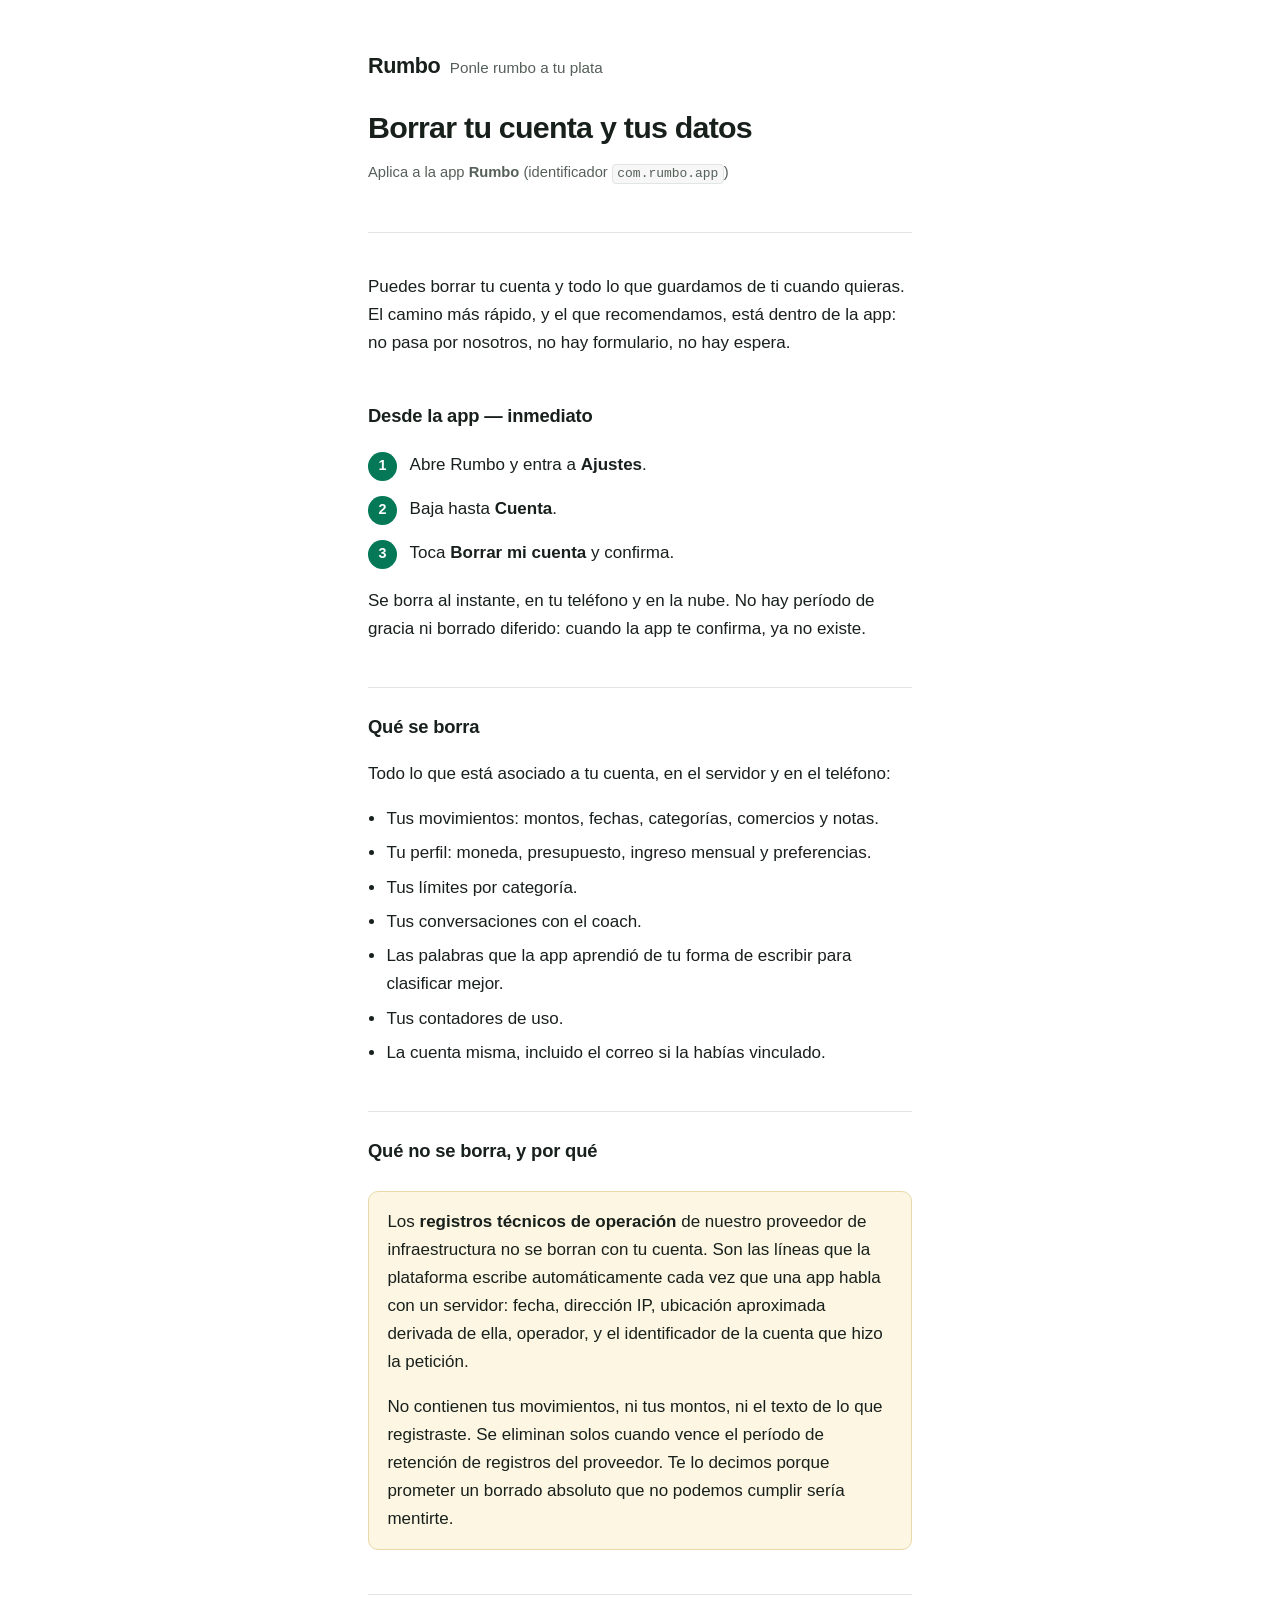
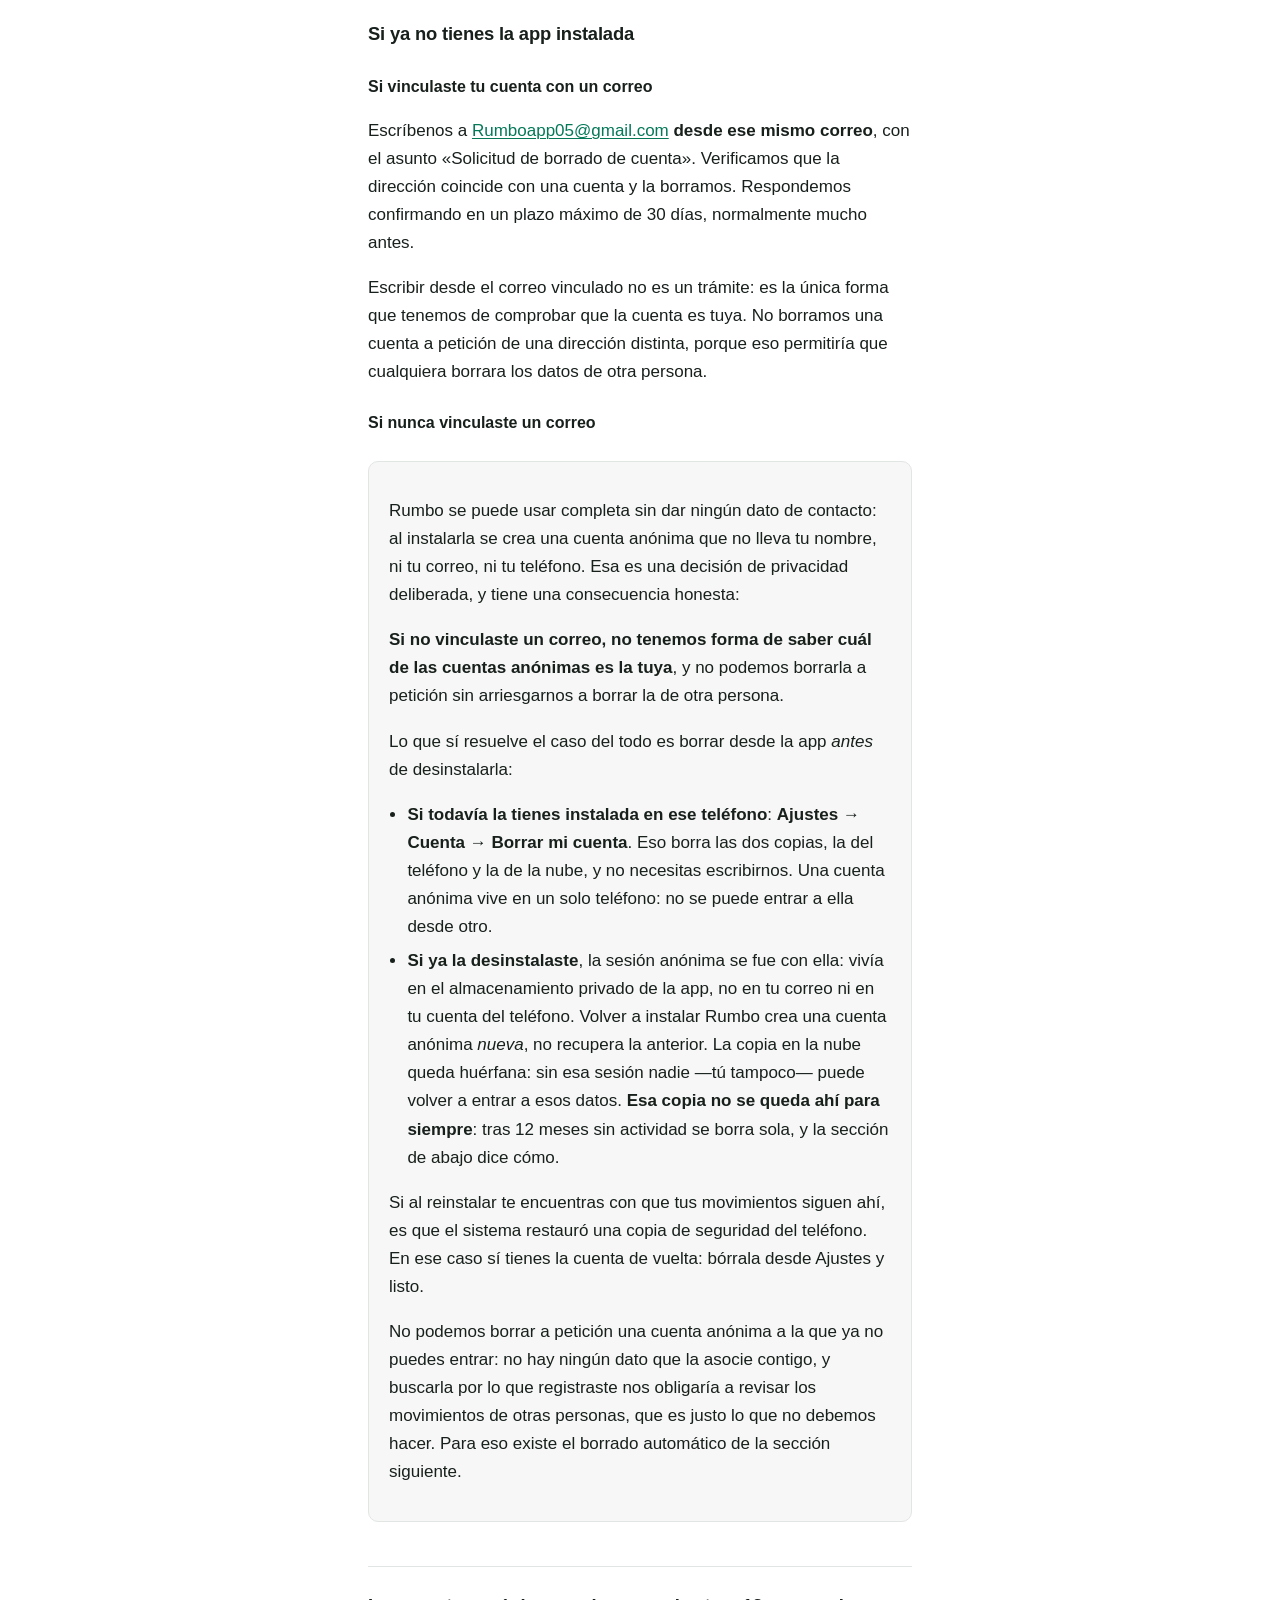
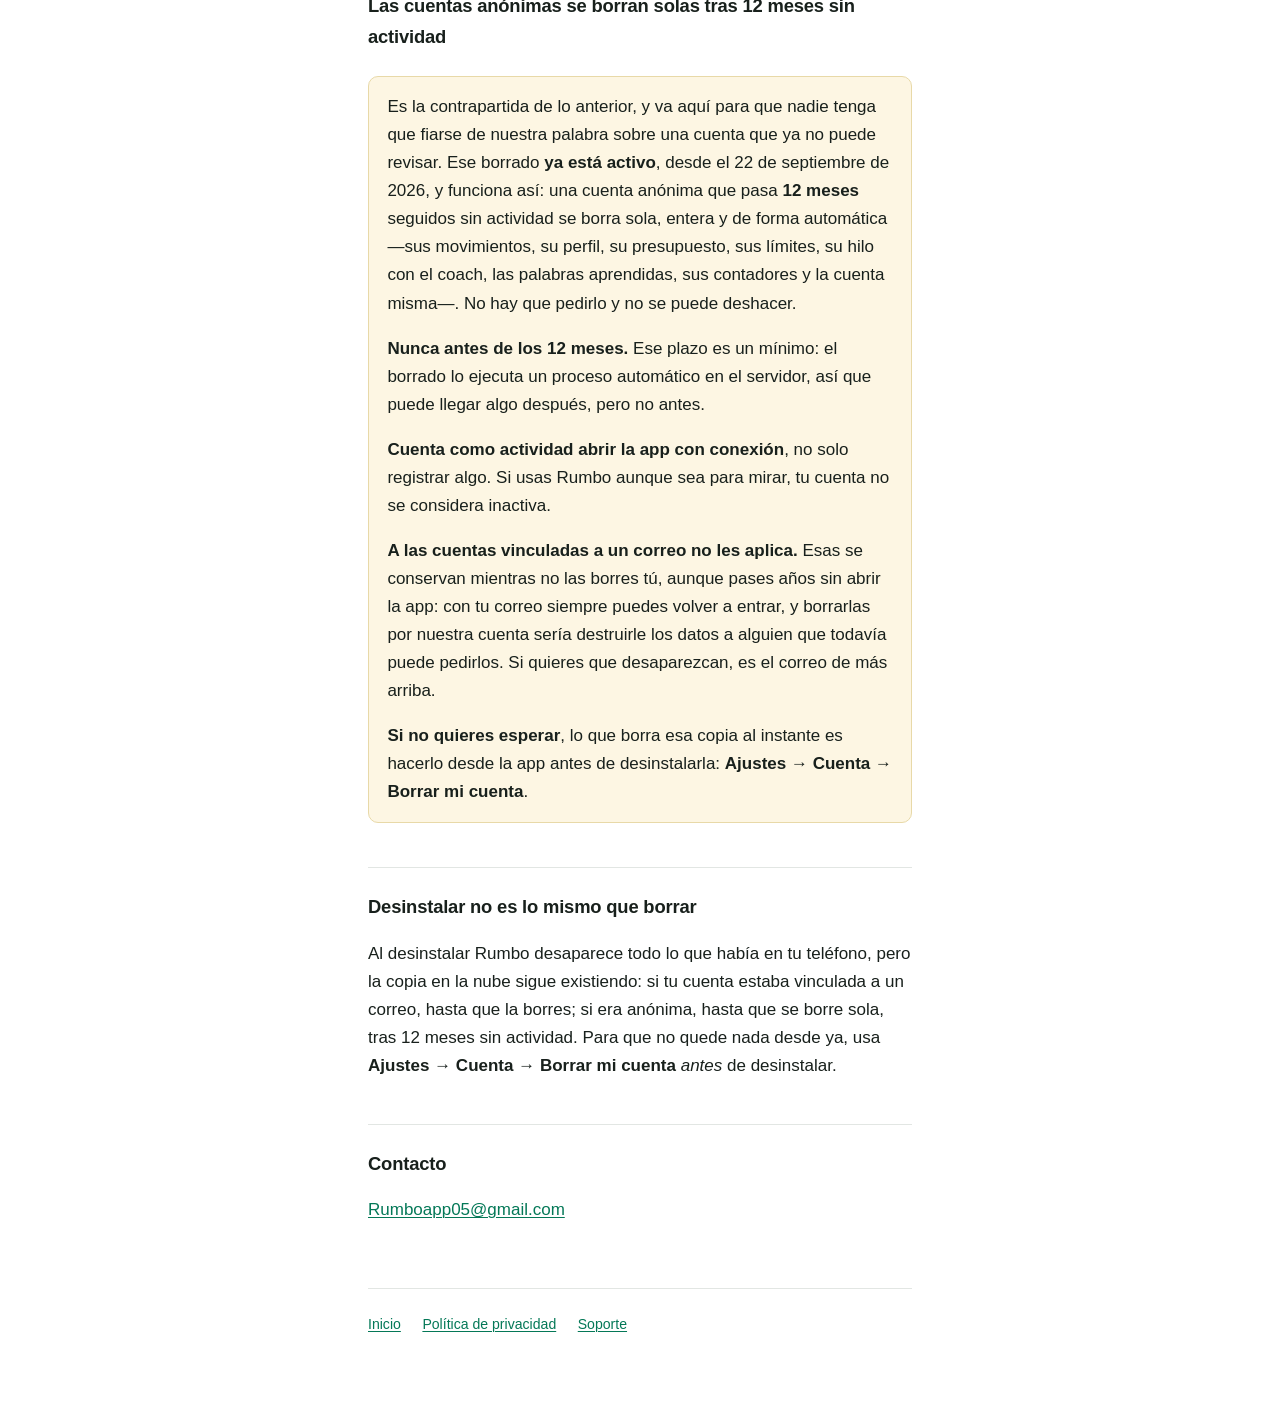
==== borrar-cuenta.html @ 5bfaa92c "Páginas públicas de Rumbo: privacidad, borrado de cuenta y soporte Co-Authored-By: Claude Opus 5.5 <" ====
<!doctype html>
<html lang="es">
<head>
<meta charset="utf-8">
<meta name="viewport" content="width=device-width, initial-scale=1">
<title>Borrar tu cuenta de Rumbo</title>
<meta name="description" content="Cómo borrar tu cuenta de Rumbo y todos tus datos, desde la app o solicitándolo aquí.">
<link rel="canonical" href="https://sudo865.github.io/rumbo-web/borrar-cuenta.html">
<link rel="stylesheet" href="estilo.css">
</head>
<body>
<div class="envoltura">

<header>
  <div class="marca"><strong>Rumbo</strong> <span>Ponle rumbo a tu plata</span></div>
  <h1>Borrar tu cuenta y tus datos</h1>
  <p class="sutil">Aplica a la app <strong>Rumbo</strong> (identificador <code>com.rumbo.app</code>)</p>
</header>

<p>Puedes borrar tu cuenta y todo lo que guardamos de ti cuando quieras. El camino más rápido, y
el que recomendamos, está dentro de la app: no pasa por nosotros, no hay formulario, no hay
espera.</p>

<h2>Desde la app — inmediato</h2>
<ol class="pasos">
  <li>Abre Rumbo y entra a <strong>Ajustes</strong>.</li>
  <li>Baja hasta <strong>Cuenta</strong>.</li>
  <li>Toca <strong>Borrar mi cuenta</strong> y confirma.</li>
</ol>
<p>Se borra al instante, en tu teléfono y en la nube. No hay período de gracia ni borrado
diferido: cuando la app te confirma, ya no existe.</p>

<h2>Qué se borra</h2>
<p>Todo lo que está asociado a tu cuenta, en el servidor y en el teléfono:</p>
<ul>
  <li>Tus movimientos: montos, fechas, categorías, comercios y notas.</li>
  <li>Tu perfil: moneda, presupuesto, ingreso mensual y preferencias.</li>
  <li>Tus límites por categoría.</li>
  <li>Tus conversaciones con el coach.</li>
  <li>Las palabras que la app aprendió de tu forma de escribir para clasificar mejor.</li>
  <li>Tus contadores de uso.</li>
  <li>La cuenta misma, incluido el correo si la habías vinculado.</li>
</ul>

<h2>Qué no se borra, y por qué</h2>
<div class="aviso">
  <p>Los <strong>registros técnicos de operación</strong> de nuestro proveedor de infraestructura
  no se borran con tu cuenta. Son las líneas que la plataforma escribe automáticamente cada vez
  que una app habla con un servidor: fecha, dirección IP, ubicación aproximada derivada de ella,
  operador, y el identificador de la cuenta que hizo la petición.</p>
  <p>No contienen tus movimientos, ni tus montos, ni el texto de lo que registraste. Se eliminan
  solos cuando vence el período de retención de registros del proveedor. Te lo decimos porque
  prometer un borrado absoluto que no podemos cumplir sería mentirte.</p>
</div>

<h2>Si ya no tienes la app instalada</h2>

<h3>Si vinculaste tu cuenta con un correo</h3>
<p>Escríbenos a <a href="mailto:Rumboapp05@gmail.com?subject=Solicitud%20de%20borrado%20de%20cuenta">Rumboapp05@gmail.com</a>
<strong>desde ese mismo correo</strong>, con el asunto «Solicitud de borrado de cuenta». Verificamos
que la dirección coincide con una cuenta y la borramos. Respondemos confirmando en un plazo máximo
de 30 días, normalmente mucho antes.</p>
<p>Escribir desde el correo vinculado no es un trámite: es la única forma que tenemos de
comprobar que la cuenta es tuya. No borramos una cuenta a petición de una dirección distinta,
porque eso permitiría que cualquiera borrara los datos de otra persona.</p>

<h3>Si nunca vinculaste un correo</h3>
<div class="caja">
  <p>Rumbo se puede usar completa sin dar ningún dato de contacto: al instalarla se crea una cuenta
  anónima que no lleva tu nombre, ni tu correo, ni tu teléfono. Esa es una decisión de privacidad
  deliberada, y tiene una consecuencia honesta:</p>
  <p><strong>Si no vinculaste un correo, no tenemos forma de saber cuál de las cuentas anónimas es
  la tuya</strong>, y no podemos borrarla a petición sin arriesgarnos a borrar la de otra
  persona.</p>
  <p>Lo que sí resuelve el caso del todo es borrar desde la app <em>antes</em> de desinstalarla:</p>
  <ul>
    <li><strong>Si todavía la tienes instalada en ese teléfono</strong>:
        <strong>Ajustes → Cuenta → Borrar mi cuenta</strong>. Eso borra las dos copias, la del
        teléfono y la de la nube, y no necesitas escribirnos. Una cuenta anónima vive en un solo
        teléfono: no se puede entrar a ella desde otro.</li>
    <li><strong>Si ya la desinstalaste</strong>, la sesión anónima se fue con ella: vivía en el
        almacenamiento privado de la app, no en tu correo ni en tu cuenta del teléfono. Volver a
        instalar Rumbo crea una cuenta anónima <em>nueva</em>, no recupera la anterior. La copia en
        la nube queda huérfana: sin esa sesión nadie —tú tampoco— puede volver a entrar a esos
        datos. <strong>Esa copia no se queda ahí para siempre</strong>: tras 12 meses sin
        actividad se borra sola, y la sección de abajo dice cómo.</li>
  </ul>
  <p>Si al reinstalar te encuentras con que tus movimientos siguen ahí, es que el sistema restauró
  una copia de seguridad del teléfono. En ese caso sí tienes la cuenta de vuelta: bórrala desde
  Ajustes y listo.</p>
  <p>No podemos borrar a petición una cuenta anónima a la que ya no puedes entrar: no hay ningún
  dato que la asocie contigo, y buscarla por lo que registraste nos obligaría a revisar los
  movimientos de otras personas, que es justo lo que no debemos hacer. Para eso existe el borrado
  automático de la sección siguiente.</p>
</div>

<h2>Las cuentas anónimas se borran solas tras 12 meses sin actividad</h2>
<div class="aviso">
  <p>Es la contrapartida de lo anterior, y va aquí para que nadie tenga que fiarse de nuestra
  palabra sobre una cuenta que ya no puede revisar. Ese borrado <strong>ya está activo</strong>,
  desde el 22 de septiembre de 2026, y funciona así: una cuenta anónima que pasa
  <strong>12 meses</strong> seguidos sin actividad se borra sola, entera y de forma automática
  —sus movimientos, su perfil, su presupuesto, sus límites, su hilo con el coach, las palabras
  aprendidas, sus contadores y la cuenta misma—. No hay que pedirlo y no se puede deshacer.</p>
  <p><strong>Nunca antes de los 12 meses.</strong> Ese plazo es un mínimo: el borrado lo ejecuta un
  proceso automático en el servidor, así que puede llegar algo después, pero no antes.</p>
  <p><strong>Cuenta como actividad abrir la app con conexión</strong>, no solo registrar algo. Si
  usas Rumbo aunque sea para mirar, tu cuenta no se considera inactiva.</p>
  <p><strong>A las cuentas vinculadas a un correo no les aplica.</strong> Esas se conservan mientras
  no las borres tú, aunque pases años sin abrir la app: con tu correo siempre puedes volver a
  entrar, y borrarlas por nuestra cuenta sería destruirle los datos a alguien que todavía puede
  pedirlos. Si quieres que desaparezcan, es el correo de más arriba.</p>
  <p><strong>Si no quieres esperar</strong>, lo que borra esa copia al instante es hacerlo desde la
  app antes de desinstalarla: <strong>Ajustes → Cuenta → Borrar mi cuenta</strong>.</p>
</div>

<h2>Desinstalar no es lo mismo que borrar</h2>
<p>Al desinstalar Rumbo desaparece todo lo que había en tu teléfono, pero la copia en la nube
sigue existiendo: si tu cuenta estaba vinculada a un correo, hasta que la borres; si era anónima,
hasta que se borre sola, tras 12 meses sin actividad. Para que no quede nada desde ya, usa
<strong>Ajustes → Cuenta → Borrar mi cuenta</strong> <em>antes</em> de desinstalar.</p>

<h2>Contacto</h2>
<p><a href="mailto:Rumboapp05@gmail.com">Rumboapp05@gmail.com</a></p>

<footer>
  <a href="index.html">Inicio</a>
  <a href="privacidad.html">Política de privacidad</a>
  <a href="soporte.html">Soporte</a>
</footer>

</div>
</body>
</html>
---- estilo.css ----
/* Rumbo — sitio publico. Sin dependencias externas: todo vive en este archivo.
   Se sirve desde GitHub Pages, asi que no puede depender de ninguna CDN. */
:root {
  color-scheme: light dark;
  --fondo: #ffffff;
  --fondo-suave: #f6f7f6;
  --texto: #18201c;
  --texto-suave: #55605a;
  --borde: #e2e6e3;
  --acento: #047857;
  --acento-texto: #ffffff;
  --aviso-fondo: #fdf6e3;
  --aviso-borde: #e8d9a8;
  --medida: 34rem;
}
@media (prefers-color-scheme: dark) {
  :root {
    --fondo: #0d1210;
    --fondo-suave: #151d19;
    --texto: #e8eeea;
    --texto-suave: #9aa8a1;
    --borde: #25322c;
    --acento: #34d399;
    --acento-texto: #06241a;
    --aviso-fondo: #241f12;
    --aviso-borde: #4a3f22;
  }
}
* { box-sizing: border-box; }
html { -webkit-text-size-adjust: 100%; }
body {
  margin: 0;
  background: var(--fondo);
  color: var(--texto);
  font: 17px/1.65 -apple-system, BlinkMacSystemFont, "Segoe UI", Roboto, "Helvetica Neue", Arial, sans-serif;
  padding: 0 1.25rem 5rem;
}
.envoltura { max-width: var(--medida); margin: 0 auto; }
header { padding: 3rem 0 2rem; border-bottom: 1px solid var(--borde); margin-bottom: 2.5rem; }
.marca { display: flex; align-items: baseline; gap: .6rem; }
.marca strong { font-size: 1.35rem; letter-spacing: -.02em; }
.marca span { color: var(--texto-suave); font-size: .95rem; }
h1 { font-size: 1.9rem; line-height: 1.2; letter-spacing: -.025em; margin: 1.6rem 0 .4rem; }
h2 {
  font-size: 1.15rem; letter-spacing: -.01em; margin: 2.75rem 0 .75rem;
  padding-top: 1.5rem; border-top: 1px solid var(--borde);
}
h2:first-of-type { border-top: 0; padding-top: 0; }
h3 { font-size: 1rem; margin: 1.5rem 0 .4rem; }
p, li { color: var(--texto); }
.sutil { color: var(--texto-suave); font-size: .92rem; }
ul { padding-left: 1.15rem; }
li { margin: .4rem 0; }
a { color: var(--acento); text-decoration-thickness: 1px; text-underline-offset: 2px; }
code {
  background: var(--fondo-suave); border: 1px solid var(--borde); border-radius: 4px;
  padding: .1em .35em; font-size: .88em;
}
.tabla-envoltura { overflow-x: auto; margin: 1rem 0; }
table { border-collapse: collapse; width: 100%; font-size: .93rem; min-width: 30rem; }
th, td { text-align: left; padding: .6rem .7rem; border-bottom: 1px solid var(--borde); vertical-align: top; }
th { font-weight: 600; color: var(--texto-suave); font-size: .82rem; text-transform: uppercase; letter-spacing: .04em; }
.aviso {
  background: var(--aviso-fondo); border: 1px solid var(--aviso-borde);
  border-radius: 10px; padding: 1rem 1.15rem; margin: 1.5rem 0;
}
.aviso p:first-child { margin-top: 0; }
.aviso p:last-child { margin-bottom: 0; }
.caja {
  background: var(--fondo-suave); border: 1px solid var(--borde);
  border-radius: 10px; padding: 1.15rem 1.25rem; margin: 1.5rem 0;
}
.pasos { counter-reset: paso; list-style: none; padding: 0; margin: 1.25rem 0; }
.pasos li {
  counter-increment: paso; position: relative; padding-left: 2.6rem; margin: 1rem 0;
}
.pasos li::before {
  content: counter(paso); position: absolute; left: 0; top: .05rem;
  width: 1.8rem; height: 1.8rem; border-radius: 50%;
  background: var(--acento); color: var(--acento-texto);
  display: grid; place-items: center; font-size: .9rem; font-weight: 600;
}
footer {
  margin-top: 4rem; padding-top: 1.5rem; border-top: 1px solid var(--borde);
  color: var(--texto-suave); font-size: .88rem;
}
footer a { margin-right: 1.1rem; display: inline-block; }
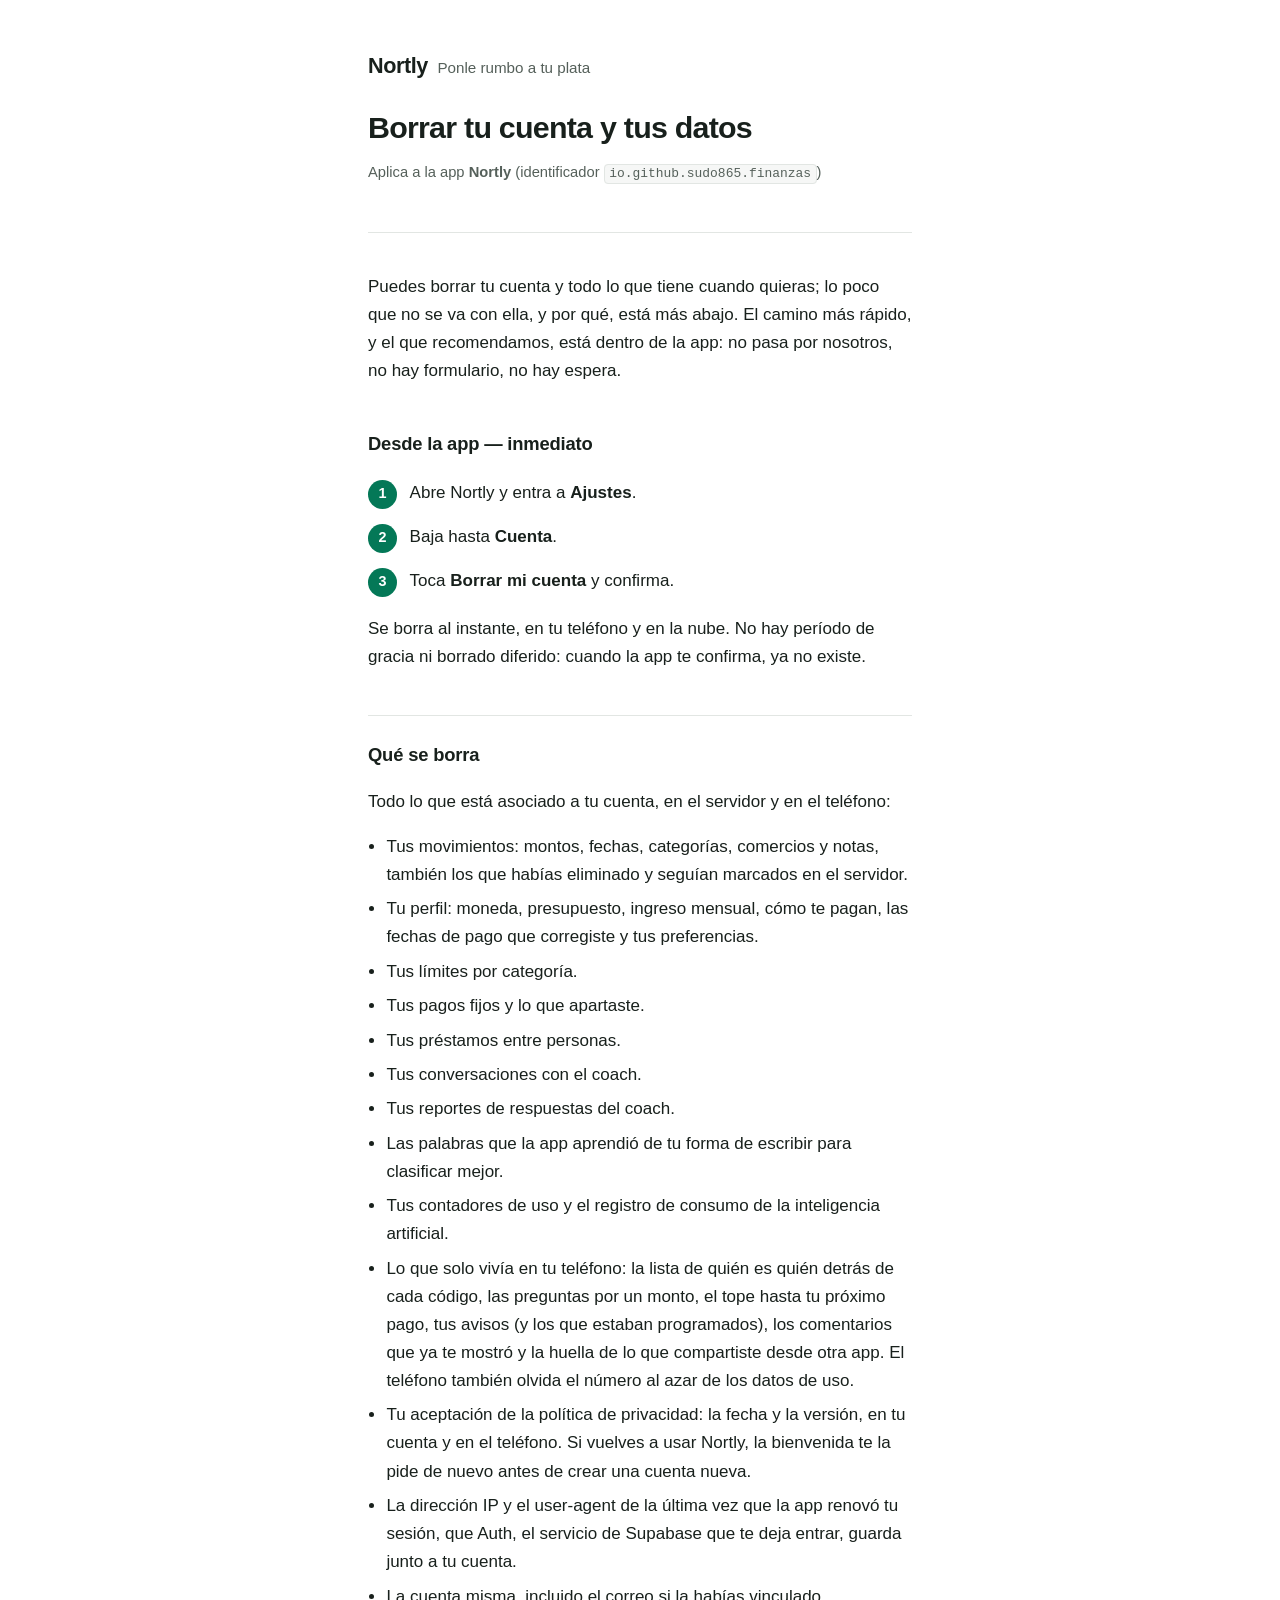
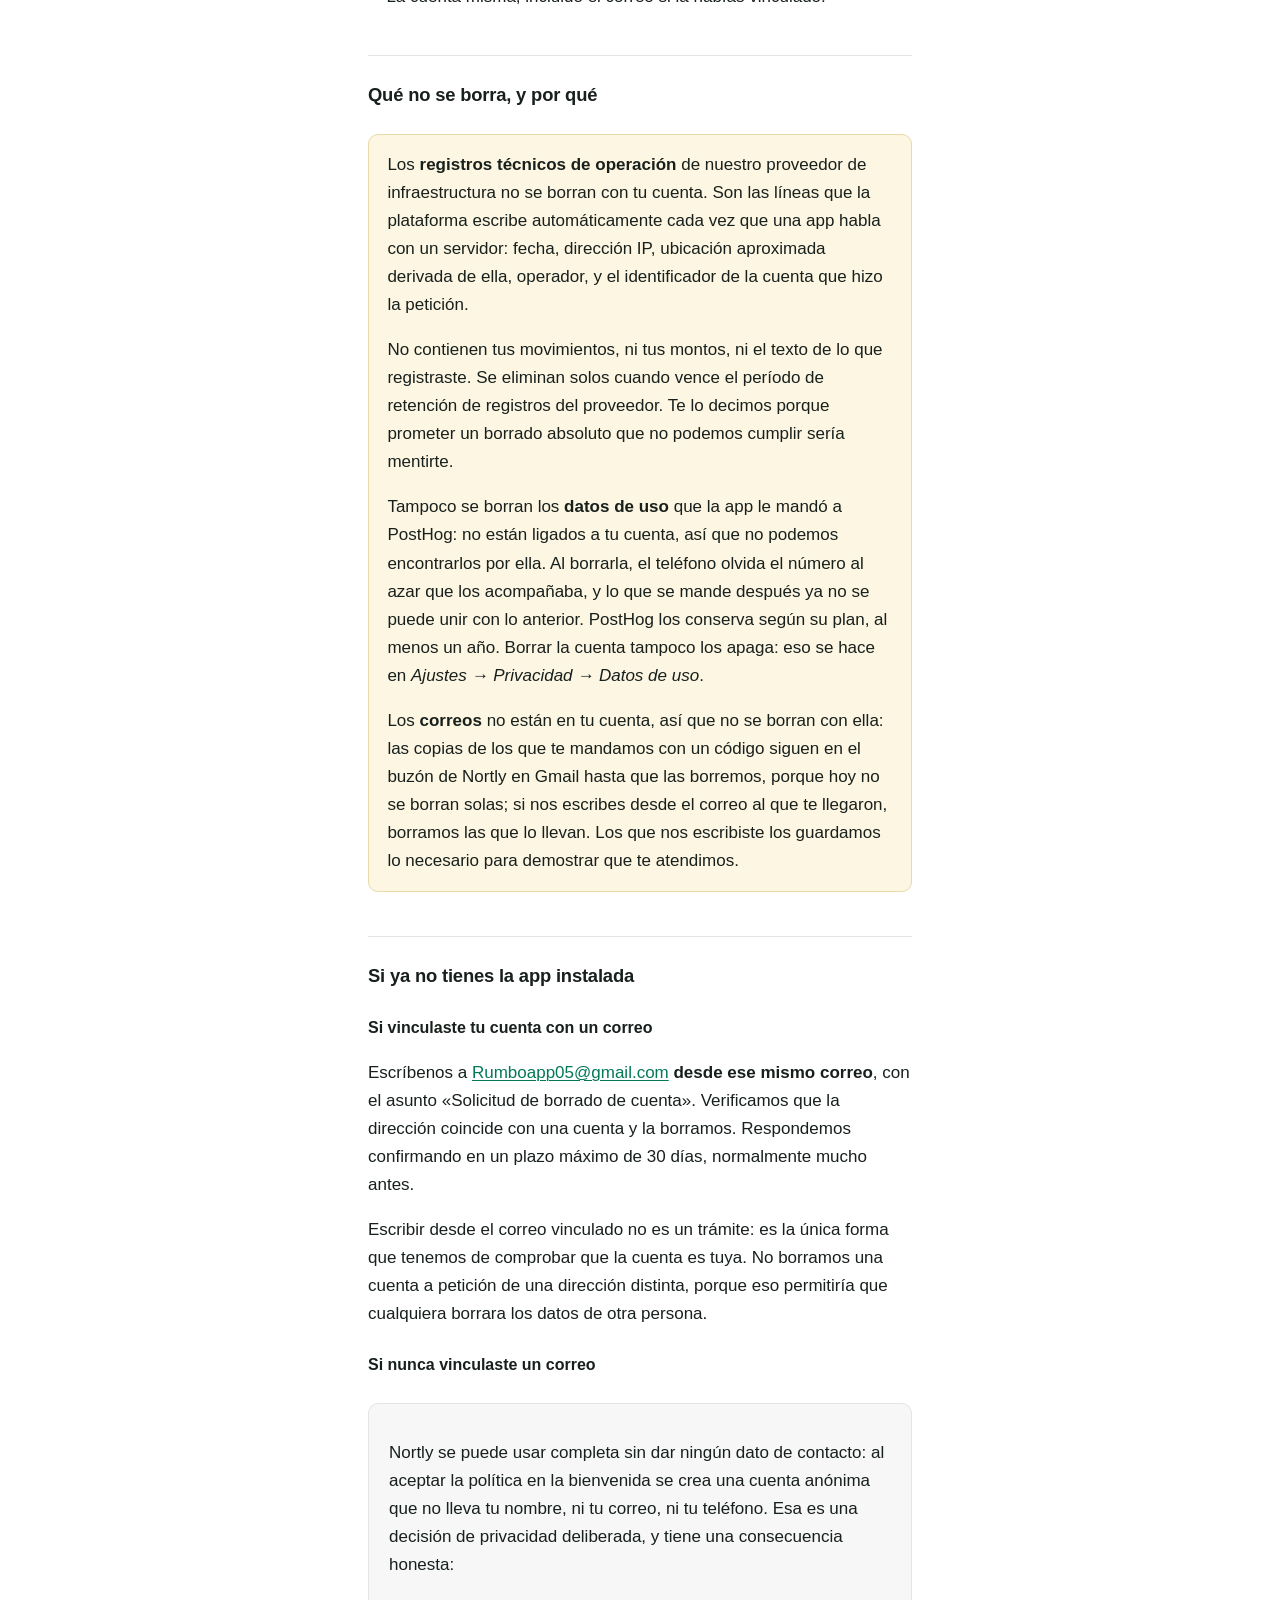
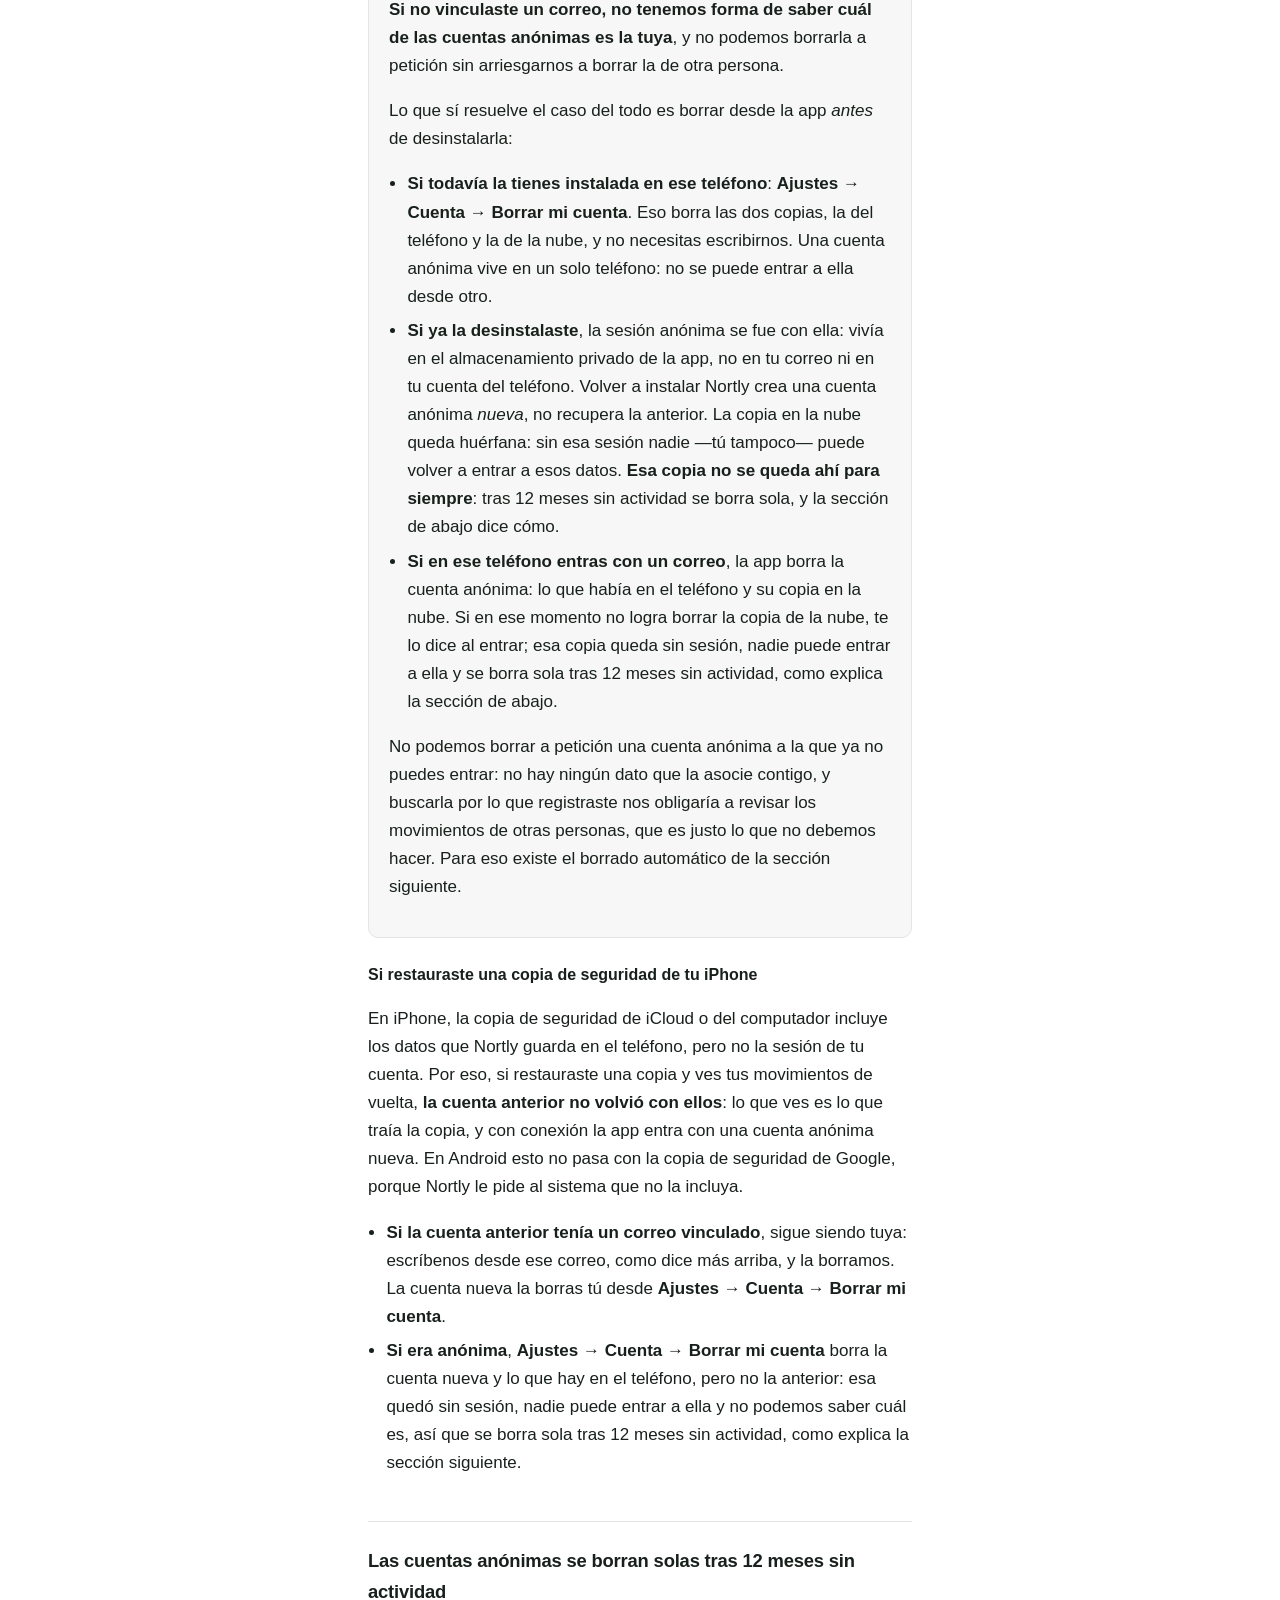
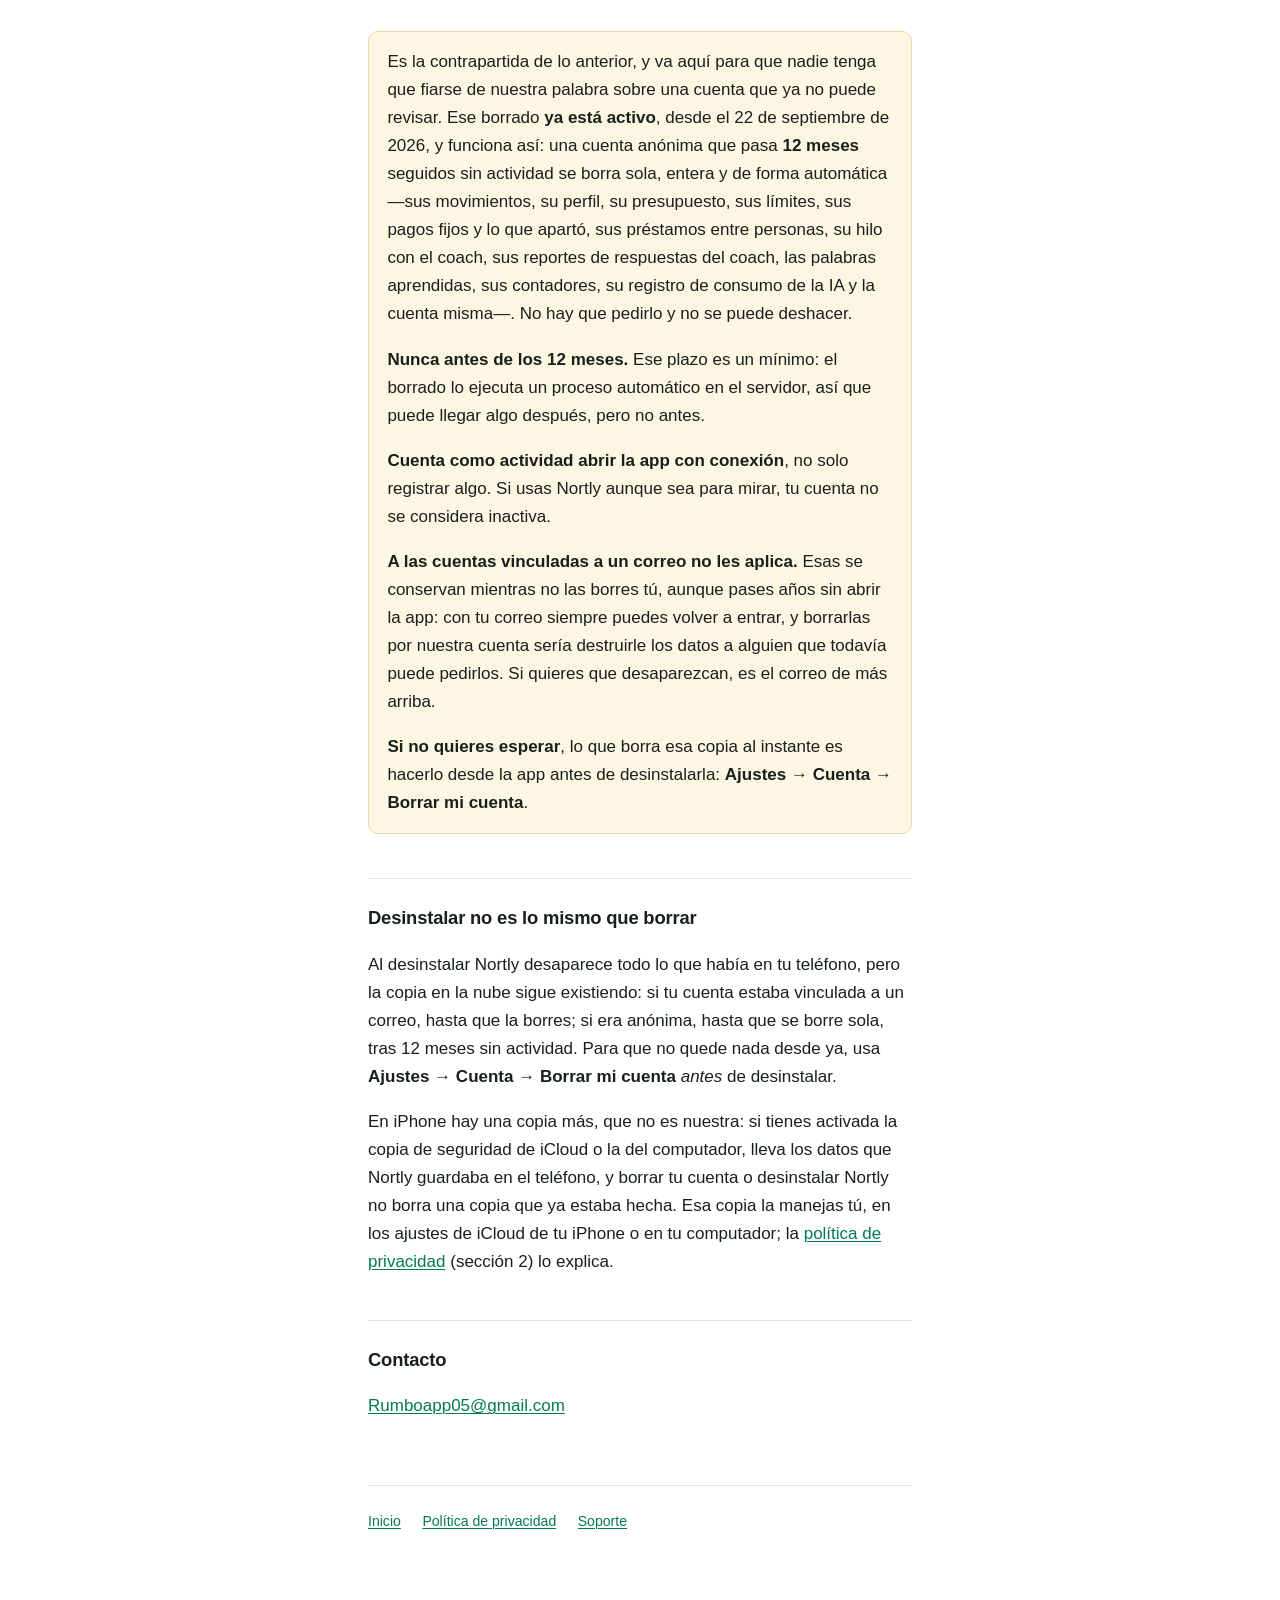
==== commit d1b94ae4: "Política v2 de Nortly, términos de uso y responsable completo La app se llama Nortly y su identifica" ====
--- a/borrar-cuenta.html
+++ b/borrar-cuenta.html
@@ -3,8 +3,8 @@
 <head>
 <meta charset="utf-8">
 <meta name="viewport" content="width=device-width, initial-scale=1">
-<title>Borrar tu cuenta de Rumbo</title>
-<meta name="description" content="Cómo borrar tu cuenta de Rumbo y todos tus datos, desde la app o solicitándolo aquí.">
+<title>Borrar tu cuenta de Nortly</title>
+<meta name="description" content="Cómo borrar tu cuenta de Nortly y todos tus datos, desde la app o solicitándolo aquí.">
 <link rel="canonical" href="https://sudo865.github.io/rumbo-web/borrar-cuenta.html">
 <link rel="stylesheet" href="estilo.css">
 </head>
@@ -12,18 +12,18 @@
 <div class="envoltura">
 
 <header>
-  <div class="marca"><strong>Rumbo</strong> <span>Ponle rumbo a tu plata</span></div>
+  <div class="marca"><strong>Nortly</strong> <span>Ponle rumbo a tu plata</span></div>
   <h1>Borrar tu cuenta y tus datos</h1>
-  <p class="sutil">Aplica a la app <strong>Rumbo</strong> (identificador <code>com.rumbo.app</code>)</p>
+  <p class="sutil">Aplica a la app <strong>Nortly</strong> (identificador <code>io.github.sudo865.finanzas</code>)</p>
 </header>
 
-<p>Puedes borrar tu cuenta y todo lo que guardamos de ti cuando quieras. El camino más rápido, y
-el que recomendamos, está dentro de la app: no pasa por nosotros, no hay formulario, no hay
-espera.</p>
+<p>Puedes borrar tu cuenta y todo lo que tiene cuando quieras; lo poco que no se va con ella, y por
+qué, está más abajo. El camino más rápido, y el que recomendamos, está dentro de la app: no pasa por
+nosotros, no hay formulario, no hay espera.</p>
 
 <h2>Desde la app — inmediato</h2>
 <ol class="pasos">
-  <li>Abre Rumbo y entra a <strong>Ajustes</strong>.</li>
+  <li>Abre Nortly y entra a <strong>Ajustes</strong>.</li>
   <li>Baja hasta <strong>Cuenta</strong>.</li>
   <li>Toca <strong>Borrar mi cuenta</strong> y confirma.</li>
 </ol>
@@ -33,12 +33,26 @@
 <h2>Qué se borra</h2>
 <p>Todo lo que está asociado a tu cuenta, en el servidor y en el teléfono:</p>
 <ul>
-  <li>Tus movimientos: montos, fechas, categorías, comercios y notas.</li>
-  <li>Tu perfil: moneda, presupuesto, ingreso mensual y preferencias.</li>
+  <li>Tus movimientos: montos, fechas, categorías, comercios y notas, también los que habías
+      eliminado y seguían marcados en el servidor.</li>
+  <li>Tu perfil: moneda, presupuesto, ingreso mensual, cómo te pagan, las fechas de pago que
+      corregiste y tus preferencias.</li>
   <li>Tus límites por categoría.</li>
+  <li>Tus pagos fijos y lo que apartaste.</li>
+  <li>Tus préstamos entre personas.</li>
   <li>Tus conversaciones con el coach.</li>
+  <li>Tus reportes de respuestas del coach.</li>
   <li>Las palabras que la app aprendió de tu forma de escribir para clasificar mejor.</li>
-  <li>Tus contadores de uso.</li>
+  <li>Tus contadores de uso y el registro de consumo de la inteligencia artificial.</li>
+  <li>Lo que solo vivía en tu teléfono: la lista de quién es quién detrás de cada código, las
+      preguntas por un monto, el tope hasta tu próximo pago, tus avisos (y los que estaban
+      programados), los comentarios que ya te mostró y la huella de lo que compartiste desde otra
+      app. El teléfono también olvida el número al azar de los datos de uso.</li>
+  <li>Tu aceptación de la política de privacidad: la fecha y la versión, en tu cuenta y en el
+      teléfono. Si vuelves a usar Nortly, la bienvenida te la pide de nuevo antes de crear una cuenta
+      nueva.</li>
+  <li>La dirección IP y el user-agent de la última vez que la app renovó tu sesión, que Auth, el
+      servicio de Supabase que te deja entrar, guarda junto a tu cuenta.</li>
   <li>La cuenta misma, incluido el correo si la habías vinculado.</li>
 </ul>
 
@@ -51,6 +65,15 @@
   <p>No contienen tus movimientos, ni tus montos, ni el texto de lo que registraste. Se eliminan
   solos cuando vence el período de retención de registros del proveedor. Te lo decimos porque
   prometer un borrado absoluto que no podemos cumplir sería mentirte.</p>
+  <p>Tampoco se borran los <strong>datos de uso</strong> que la app le mandó a PostHog: no están
+  ligados a tu cuenta, así que no podemos encontrarlos por ella. Al borrarla, el teléfono olvida el
+  número al azar que los acompañaba, y lo que se mande después ya no se puede unir con lo anterior.
+  PostHog los conserva según su plan, al menos un año. Borrar la cuenta tampoco los apaga: eso se
+  hace en <em>Ajustes → Privacidad → Datos de uso</em>.</p>
+  <p>Los <strong>correos</strong> no están en tu cuenta, así que no se borran con ella: las copias de los que
+  te mandamos con un código siguen en el buzón de Nortly en Gmail hasta que las borremos, porque hoy no
+  se borran solas; si nos escribes desde el correo al que te llegaron, borramos las que lo llevan. Los
+  que nos escribiste los guardamos lo necesario para demostrar que te atendimos.</p>
 </div>
 
 <h2>Si ya no tienes la app instalada</h2>
@@ -66,8 +89,8 @@
 
 <h3>Si nunca vinculaste un correo</h3>
 <div class="caja">
-  <p>Rumbo se puede usar completa sin dar ningún dato de contacto: al instalarla se crea una cuenta
-  anónima que no lleva tu nombre, ni tu correo, ni tu teléfono. Esa es una decisión de privacidad
+  <p>Nortly se puede usar completa sin dar ningún dato de contacto: al aceptar la política en la
+  bienvenida se crea una cuenta anónima que no lleva tu nombre, ni tu correo, ni tu teléfono. Esa es una decisión de privacidad
   deliberada, y tiene una consecuencia honesta:</p>
   <p><strong>Si no vinculaste un correo, no tenemos forma de saber cuál de las cuentas anónimas es
   la tuya</strong>, y no podemos borrarla a petición sin arriesgarnos a borrar la de otra
@@ -80,19 +103,36 @@
         teléfono: no se puede entrar a ella desde otro.</li>
     <li><strong>Si ya la desinstalaste</strong>, la sesión anónima se fue con ella: vivía en el
         almacenamiento privado de la app, no en tu correo ni en tu cuenta del teléfono. Volver a
-        instalar Rumbo crea una cuenta anónima <em>nueva</em>, no recupera la anterior. La copia en
+        instalar Nortly crea una cuenta anónima <em>nueva</em>, no recupera la anterior. La copia en
         la nube queda huérfana: sin esa sesión nadie —tú tampoco— puede volver a entrar a esos
         datos. <strong>Esa copia no se queda ahí para siempre</strong>: tras 12 meses sin
         actividad se borra sola, y la sección de abajo dice cómo.</li>
+    <li><strong>Si en ese teléfono entras con un correo</strong>, la app borra la cuenta anónima: lo
+        que había en el teléfono y su copia en la nube. Si en ese momento no logra borrar la copia de
+        la nube, te lo dice al entrar; esa copia queda sin sesión, nadie puede entrar a ella y se
+        borra sola tras 12 meses sin actividad, como explica la sección de abajo.</li>
   </ul>
-  <p>Si al reinstalar te encuentras con que tus movimientos siguen ahí, es que el sistema restauró
-  una copia de seguridad del teléfono. En ese caso sí tienes la cuenta de vuelta: bórrala desde
-  Ajustes y listo.</p>
   <p>No podemos borrar a petición una cuenta anónima a la que ya no puedes entrar: no hay ningún
   dato que la asocie contigo, y buscarla por lo que registraste nos obligaría a revisar los
   movimientos de otras personas, que es justo lo que no debemos hacer. Para eso existe el borrado
   automático de la sección siguiente.</p>
 </div>
+
+<h3>Si restauraste una copia de seguridad de tu iPhone</h3>
+<p>En iPhone, la copia de seguridad de iCloud o del computador incluye los datos que Nortly guarda en el
+teléfono, pero no la sesión de tu cuenta. Por eso, si restauraste una copia y ves tus movimientos de
+vuelta, <strong>la cuenta anterior no volvió con ellos</strong>: lo que ves es lo que traía la copia, y con
+conexión la app entra con una cuenta anónima nueva. En Android esto no pasa con la copia de seguridad de
+Google, porque Nortly le pide al sistema que no la incluya.</p>
+<ul>
+  <li><strong>Si la cuenta anterior tenía un correo vinculado</strong>, sigue siendo tuya: escríbenos desde
+      ese correo, como dice más arriba, y la borramos. La cuenta nueva la borras tú desde
+      <strong>Ajustes → Cuenta → Borrar mi cuenta</strong>.</li>
+  <li><strong>Si era anónima</strong>, <strong>Ajustes → Cuenta → Borrar mi cuenta</strong> borra la cuenta
+      nueva y lo que hay en el teléfono, pero no la anterior: esa quedó sin sesión, nadie puede entrar a ella y
+      no podemos saber cuál es, así que se borra sola tras 12 meses sin actividad, como explica la sección
+      siguiente.</li>
+</ul>
 
 <h2>Las cuentas anónimas se borran solas tras 12 meses sin actividad</h2>
 <div class="aviso">
@@ -100,12 +140,13 @@
   palabra sobre una cuenta que ya no puede revisar. Ese borrado <strong>ya está activo</strong>,
   desde el 22 de septiembre de 2026, y funciona así: una cuenta anónima que pasa
   <strong>12 meses</strong> seguidos sin actividad se borra sola, entera y de forma automática
-  —sus movimientos, su perfil, su presupuesto, sus límites, su hilo con el coach, las palabras
-  aprendidas, sus contadores y la cuenta misma—. No hay que pedirlo y no se puede deshacer.</p>
+  —sus movimientos, su perfil, su presupuesto, sus límites, sus pagos fijos y lo que apartó, sus
+  préstamos entre personas, su hilo con el coach, sus reportes de respuestas del coach, las palabras
+  aprendidas, sus contadores, su registro de consumo de la IA y la cuenta misma—. No hay que pedirlo y no se puede deshacer.</p>
   <p><strong>Nunca antes de los 12 meses.</strong> Ese plazo es un mínimo: el borrado lo ejecuta un
   proceso automático en el servidor, así que puede llegar algo después, pero no antes.</p>
   <p><strong>Cuenta como actividad abrir la app con conexión</strong>, no solo registrar algo. Si
-  usas Rumbo aunque sea para mirar, tu cuenta no se considera inactiva.</p>
+  usas Nortly aunque sea para mirar, tu cuenta no se considera inactiva.</p>
   <p><strong>A las cuentas vinculadas a un correo no les aplica.</strong> Esas se conservan mientras
   no las borres tú, aunque pases años sin abrir la app: con tu correo siempre puedes volver a
   entrar, y borrarlas por nuestra cuenta sería destruirle los datos a alguien que todavía puede
@@ -115,10 +156,14 @@
 </div>
 
 <h2>Desinstalar no es lo mismo que borrar</h2>
-<p>Al desinstalar Rumbo desaparece todo lo que había en tu teléfono, pero la copia en la nube
+<p>Al desinstalar Nortly desaparece todo lo que había en tu teléfono, pero la copia en la nube
 sigue existiendo: si tu cuenta estaba vinculada a un correo, hasta que la borres; si era anónima,
 hasta que se borre sola, tras 12 meses sin actividad. Para que no quede nada desde ya, usa
 <strong>Ajustes → Cuenta → Borrar mi cuenta</strong> <em>antes</em> de desinstalar.</p>
+<p>En iPhone hay una copia más, que no es nuestra: si tienes activada la copia de seguridad de iCloud o
+la del computador, lleva los datos que Nortly guardaba en el teléfono, y borrar tu cuenta o desinstalar
+Nortly no borra una copia que ya estaba hecha. Esa copia la manejas tú, en los ajustes de iCloud de tu
+iPhone o en tu computador; la <a href="privacidad.html">política de privacidad</a> (sección 2) lo explica.</p>
 
 <h2>Contacto</h2>
 <p><a href="mailto:Rumboapp05@gmail.com">Rumboapp05@gmail.com</a></p>
--- a/estilo.css
+++ b/estilo.css
@@ -1,4 +1,4 @@
-/* Rumbo — sitio publico. Sin dependencias externas: todo vive en este archivo.
+/* Nortly — sitio publico. Sin dependencias externas: todo vive en este archivo.
    Se sirve desde GitHub Pages, asi que no puede depender de ninguna CDN. */
 :root {
   color-scheme: light dark;
